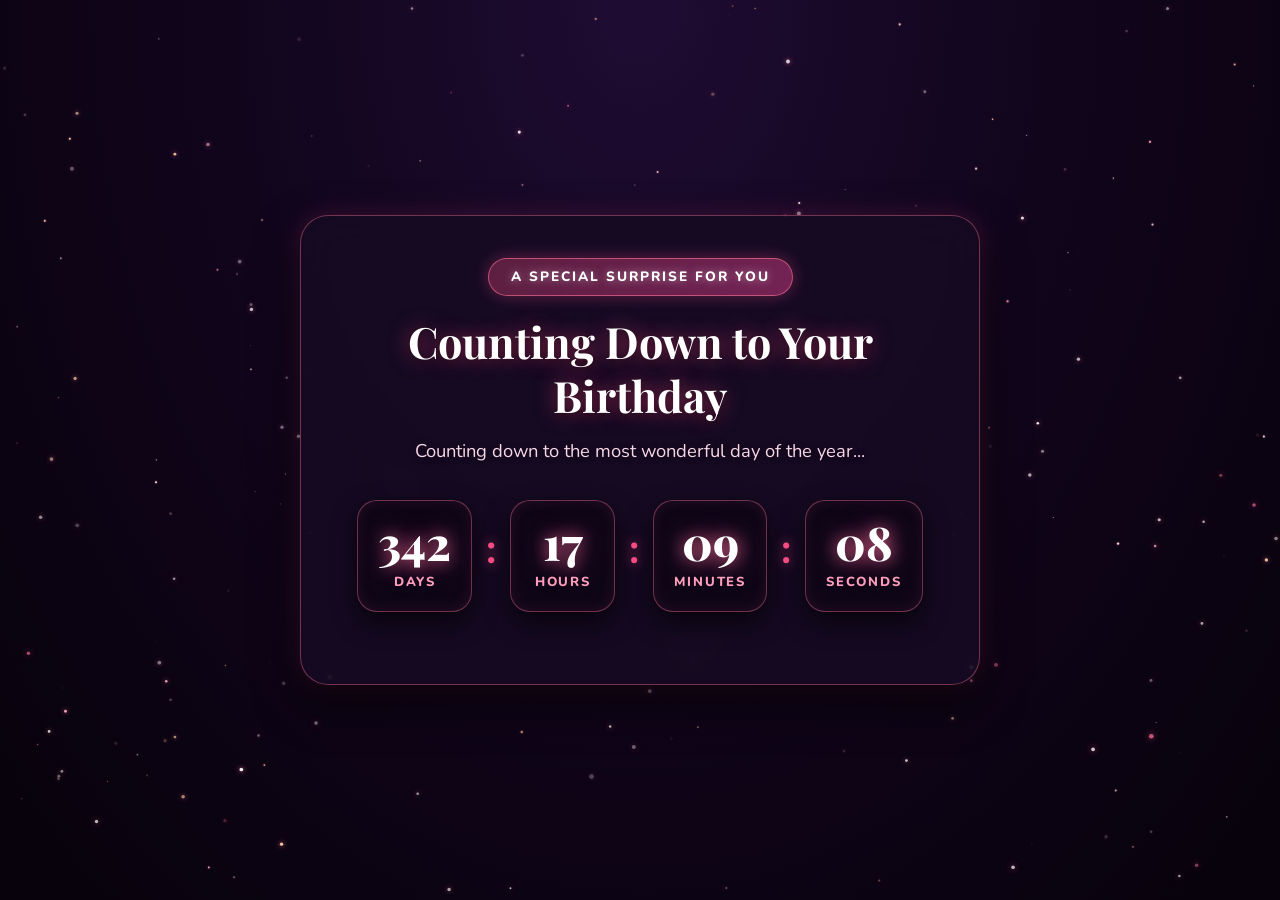
==== index.html @ 2849bf07 "Add files via upload" ====
<!DOCTYPE html>
<html lang="en">
<head>
  <meta charset="UTF-8">
  <meta name="viewport" content="width=device-width, initial-scale=1.0">
  <title>Happy 22nd Birthday Baby!!</title>
  <link rel="stylesheet" href="style.css?v=2.2">
  <!-- Google Fonts -->
  <link rel="preconnect" href="https://fonts.googleapis.com">
  <link rel="preconnect" href="https://fonts.gstatic.com" crossorigin>
  <link href="https://fonts.googleapis.com/css2?family=Caveat:wght@600;700&family=Dancing+Script:wght@700&family=Montserrat:wght@600;700;800&family=Nunito:wght@400;600;700;800&family=Playfair+Display:ital,wght@0,600;0,700;1,600&family=Poppins:wght@600;700;800&display=swap" rel="stylesheet">
</head>
<body>

  <!-- Background Animated Stars Canvas (No Hearts) -->
  <canvas id="bg-canvas"></canvas>

  <!-- Confetti Canvas Overlay -->
  <canvas id="confetti-canvas"></canvas>

  <!-- Main Container holding all 3 Pages -->
  <main class="app-container">

    <!-- ============================================== -->
    <!-- PAGE 1: BIRTHDAY COUNTDOWN TIMER               -->
    <!-- ============================================== -->
    <section id="page-1" class="page-view active">
      <div class="glass-card timer-card">
        <div class="badge-pill">A Special Surprise For You</div>
        <h1 class="page-title">Counting Down to Your Birthday</h1>
        <p class="subtitle">Counting down to the most wonderful day of the year...</p>

        <!-- Countdown Timer Display -->
        <div class="countdown-grid">
          <div class="time-box">
            <span class="time-value" id="days">00</span>
            <span class="time-unit">Days</span>
          </div>
          <div class="time-separator">:</div>
          <div class="time-box">
            <span class="time-value" id="hours">00</span>
            <span class="time-unit">Hours</span>
          </div>
          <div class="time-separator">:</div>
          <div class="time-box">
            <span class="time-value" id="minutes">00</span>
            <span class="time-unit">Minutes</span>
          </div>
          <div class="time-separator">:</div>
          <div class="time-box pulse">
            <span class="time-value" id="seconds">00</span>
            <span class="time-unit">Seconds</span>
          </div>
        </div>

        <!-- Unlock / Next Page Button (Appears when timer reaches 0) -->
        <div id="unlock-container" class="unlock-container hidden">
          <div class="birthday-banner-sparkle">HAPPY BIRTHDAY BAOBEIIII</div>
          <button id="btn-goto-page2" onclick="goToPage2()" class="primary-btn glow-btn pulse-btn">
            <span>Open Surprise</span>
          </button>
        </div>
      </div>
    </section>


    <!-- ============================================== -->
    <!-- PAGE 2: BEAR HOLDING CAKE & BLOW CANDLES       -->
    <!-- ============================================== -->
    <section id="page-2" class="page-view hidden-page">
      <div class="glass-card bear-page-card">
        
        <!-- Speech Bubble -->
        <div class="speech-bubble" id="bear-speech">
          <span class="speech-text">Happy 22nd Birthday Baby!!</span>
        </div>

        <!-- Bear & Birthday Cake Illustration (Interactive SVG) -->
        <div class="bear-illustration-wrapper">
          <svg class="bear-svg" viewBox="0 0 360 400" xmlns="http://www.w3.org/2000/svg">
            <defs>
              <radialGradient id="flameGrad" cx="50%" cy="80%" r="60%">
                <stop offset="0%" stop-color="#fffb91"/>
                <stop offset="40%" stop-color="#ff9d00"/>
                <stop offset="100%" stop-color="#ff3b30"/>
              </radialGradient>
              <filter id="flameGlow" x="-50%" y="-50%" width="200%" height="200%">
                <feGaussianBlur in="SourceGraphic" stdDeviation="4" result="blur"/>
                <feMerge>
                  <feMergeNode in="blur"/>
                  <feMergeNode in="SourceGraphic"/>
                </feMerge>
              </filter>
              <linearGradient id="bearBodyGrad" x1="0%" y1="0%" x2="100%" y2="100%">
                <stop offset="0%" stop-color="#d9a779"/>
                <stop offset="100%" stop-color="#b87b47"/>
              </linearGradient>
              <linearGradient id="cakeCreamGrad" x1="0%" y1="0%" x2="0%" y2="100%">
                <stop offset="0%" stop-color="#fff5f5"/>
                <stop offset="100%" stop-color="#ffd5e5"/>
              </linearGradient>
              <linearGradient id="cakeBaseGrad" x1="0%" y1="0%" x2="0%" y2="100%">
                <stop offset="0%" stop-color="#f8a5c2"/>
                <stop offset="100%" stop-color="#f78fb3"/>
              </linearGradient>
            </defs>

            <!-- Party Hat on Bear -->
            <g id="party-hat" transform="translate(180, 50)">
              <polygon points="0,-45 -22,12 22,12" fill="#ff7675" />
              <polygon points="0,-45 -10,12 0,12" fill="#ffeaa7" />
              <polygon points="0,-45 10,12 20,12" fill="#74b9ff" />
              <circle cx="0" cy="-48" r="9" fill="#ffeaa7"/>
              <circle cx="0" cy="-48" r="6" fill="#fab1a0"/>
            </g>

            <!-- Bear Left Ear -->
            <circle cx="115" cy="100" r="34" fill="url(#bearBodyGrad)" stroke="#a16738" stroke-width="3"/>
            <circle cx="115" cy="100" r="20" fill="#f8a5c2" opacity="0.85"/>

            <!-- Bear Right Ear -->
            <circle cx="245" cy="100" r="34" fill="url(#bearBodyGrad)" stroke="#a16738" stroke-width="3"/>
            <circle cx="245" cy="100" r="20" fill="#f8a5c2" opacity="0.85"/>

            <!-- Bear Head -->
            <ellipse cx="180" cy="145" rx="76" ry="68" fill="url(#bearBodyGrad)" stroke="#a16738" stroke-width="3"/>

            <!-- Bear Eyes -->
            <g id="bear-eyes">
              <!-- Normal Eyes -->
              <circle class="eye-normal" cx="150" cy="135" r="9" fill="#2d3436"/>
              <circle class="eye-normal" cx="147" cy="132" r="3" fill="#ffffff"/>
              <circle class="eye-normal" cx="210" cy="135" r="9" fill="#2d3436"/>
              <circle class="eye-normal" cx="207" cy="132" r="3" fill="#ffffff"/>

              <!-- Happy Winking Eyes (Shown after blowing candles) -->
              <path class="eye-happy hidden-svg" d="M 140 137 Q 150 125 160 137" fill="none" stroke="#2d3436" stroke-width="4" stroke-linecap="round"/>
              <path class="eye-happy hidden-svg" d="M 200 137 Q 210 125 220 137" fill="none" stroke="#2d3436" stroke-width="4" stroke-linecap="round"/>
            </g>

            <!-- Rosy Cheeks -->
            <ellipse cx="132" cy="155" rx="14" ry="9" fill="#ff7675" opacity="0.6"/>
            <ellipse cx="228" cy="155" rx="14" ry="9" fill="#ff7675" opacity="0.6"/>

            <!-- Snout -->
            <ellipse cx="180" cy="158" rx="26" ry="20" fill="#fff5eb"/>
            <ellipse cx="180" cy="150" rx="9" ry="6" fill="#3e2723"/>
            <path d="M 180 156 L 180 165 M 172 165 Q 180 174 188 165" fill="none" stroke="#3e2723" stroke-width="3" stroke-linecap="round"/>

            <!-- Bear Body -->
            <path d="M 115 190 Q 100 280 120 340 L 240 340 Q 260 280 245 190 Z" fill="url(#bearBodyGrad)" stroke="#a16738" stroke-width="3"/>
            <ellipse cx="180" cy="270" rx="42" ry="48" fill="#fff5eb" opacity="0.7"/>

            <!-- BIRTHDAY CAKE -->
            <g id="cake-group" transform="translate(0, 10)">
              <!-- Stand -->
              <ellipse cx="180" cy="335" rx="96" ry="16" fill="#e2e8f0" stroke="#cbd5e1" stroke-width="2"/>
              <ellipse cx="180" cy="331" rx="90" ry="13" fill="#ffffff"/>

              <!-- Bottom Tier -->
              <rect x="105" y="270" width="150" height="52" rx="10" fill="url(#cakeBaseGrad)" stroke="#e17055" stroke-width="1.5"/>
              <path d="M 105 275 Q 115 292 125 275 Q 135 295 145 275 Q 155 290 165 275 Q 175 296 185 275 Q 195 292 205 275 Q 215 295 225 275 Q 235 290 245 275 Q 255 285 255 275" fill="none" stroke="url(#cakeCreamGrad)" stroke-width="9" stroke-linecap="round"/>

              <!-- Top Tier -->
              <rect x="125" y="228" width="110" height="46" rx="8" fill="url(#cakeBaseGrad)" stroke="#e17055" stroke-width="1.5"/>
              <path d="M 125 234 Q 135 248 145 234 Q 155 252 165 234 Q 175 250 185 234 Q 195 250 205 234 Q 215 250 225 234 Q 235 242 235 234" fill="none" stroke="url(#cakeCreamGrad)" stroke-width="8" stroke-linecap="round"/>

              <!-- Decorative Cherries -->
              <circle cx="140" cy="226" r="6" fill="#e84118"/>
              <circle cx="160" cy="224" r="6" fill="#e84118"/>
              <circle cx="180" cy="223" r="7" fill="#e84118"/>
              <circle cx="200" cy="224" r="6" fill="#e84118"/>
              <circle cx="220" cy="226" r="6" fill="#e84118"/>

              <!-- CANDLES -->
              <!-- Candle 1 -->
              <g id="candle-1" transform="translate(150, 192)">
                <rect x="-4" y="0" width="8" height="32" rx="2" fill="#74b9ff"/>
                <line x1="-3" y1="8" x2="3" y2="4" stroke="#ffffff" stroke-width="2"/>
                <line x1="-3" y1="18" x2="3" y2="14" stroke="#ffffff" stroke-width="2"/>
                <line x1="0" y1="0" x2="0" y2="-7" stroke="#2d3436" stroke-width="1.8"/>
                <path class="candle-flame" id="flame-1" d="M 0 -7 Q -6 -18 0 -26 Q 6 -18 0 -7 Z" fill="url(#flameGrad)" filter="url(#flameGlow)"/>
                <path class="candle-smoke hidden-svg" id="smoke-1" d="M 0 -8 Q -5 -22 2 -32 Q 8 -42 -2 -52" fill="none" stroke="#b2bec3" stroke-width="2.5" stroke-linecap="round" stroke-dasharray="4 2"/>
              </g>

              <!-- Candle 2 -->
              <g id="candle-2" transform="translate(180, 186)">
                <rect x="-4" y="0" width="8" height="38" rx="2" fill="#fab1a0"/>
                <line x1="-3" y1="10" x2="3" y2="6" stroke="#ffffff" stroke-width="2"/>
                <line x1="-3" y1="22" x2="3" y2="18" stroke="#ffffff" stroke-width="2"/>
                <line x1="0" y1="0" x2="0" y2="-7" stroke="#2d3436" stroke-width="1.8"/>
                <path class="candle-flame" id="flame-2" d="M 0 -7 Q -7 -20 0 -29 Q 7 -20 0 -7 Z" fill="url(#flameGrad)" filter="url(#flameGlow)"/>
                <path class="candle-smoke hidden-svg" id="smoke-2" d="M 0 -8 Q 6 -24 -2 -36 Q -8 -46 3 -56" fill="none" stroke="#b2bec3" stroke-width="2.5" stroke-linecap="round" stroke-dasharray="4 2"/>
              </g>

              <!-- Candle 3 -->
              <g id="candle-3" transform="translate(210, 192)">
                <rect x="-4" y="0" width="8" height="32" rx="2" fill="#55efc4"/>
                <line x1="-3" y1="8" x2="3" y2="4" stroke="#ffffff" stroke-width="2"/>
                <line x1="-3" y1="18" x2="3" y2="14" stroke="#ffffff" stroke-width="2"/>
                <line x1="0" y1="0" x2="0" y2="-7" stroke="#2d3436" stroke-width="1.8"/>
                <path class="candle-flame" id="flame-3" d="M 0 -7 Q -6 -18 0 -26 Q 6 -18 0 -7 Z" fill="url(#flameGrad)" filter="url(#flameGlow)"/>
                <path class="candle-smoke hidden-svg" id="smoke-3" d="M 0 -8 Q -7 -20 1 -32 Q 7 -44 -1 -54" fill="none" stroke="#b2bec3" stroke-width="2.5" stroke-linecap="round" stroke-dasharray="4 2"/>
              </g>
            </g>

            <!-- Bear Paws -->
            <ellipse cx="108" cy="285" rx="18" ry="14" fill="#d9a779" stroke="#a16738" stroke-width="2.5" transform="rotate(-15, 108, 285)"/>
            <circle cx="102" cy="283" r="3.5" fill="#fff5eb"/>
            <circle cx="108" cy="280" r="3.5" fill="#fff5eb"/>
            <circle cx="114" cy="282" r="3.5" fill="#fff5eb"/>

            <ellipse cx="252" cy="285" rx="18" ry="14" fill="#d9a779" stroke="#a16738" stroke-width="2.5" transform="rotate(15, 252, 285)"/>
            <circle cx="246" cy="282" r="3.5" fill="#fff5eb"/>
            <circle cx="252" cy="280" r="3.5" fill="#fff5eb"/>
            <circle cx="258" cy="283" r="3.5" fill="#fff5eb"/>
          </svg>
        </div>

        <!-- Instruction & Interactive Buttons -->
        <p class="candle-hint" id="blow-hint">Make a wish and blow out the candles.</p>

        <div class="actions-group">
          <!-- Blow Candle Button -->
          <button id="btn-blow-candles" onclick="blowCandles()" class="primary-btn glow-btn">
            <span>Blow Candles</span>
          </button>

          <!-- Prompted Button to enter Page 3 -->
          <button id="btn-goto-page3" onclick="goToPage3()" class="primary-btn celebrate-btn hidden">
            <span>Read Letter</span>
          </button>
        </div>

      </div>
    </section>


    <!-- ============================================== -->
    <!-- PAGE 3: LOVE LETTER & POLAROID PHOTO GALLERY   -->
    <!-- ============================================== -->
    <section id="page-3" class="page-view hidden-page">
      <div class="page-3-layout">
        
        <!-- Top Header -->
        <div class="page-3-header">
          <span class="badge-pill">Happy Birthday</span>
          <h2 class="romantic-header">To My Favorite Person In The World</h2>
        </div>

        <div class="gallery-and-letter-grid">
          
          <!-- LEFT SIDE: PHOTOS OF HER (Top Left & Bottom Left) -->
          <div class="side-column side-left">
            
            <!-- Photo 1: Top Left -->
            <div class="polaroid-card tilt-left" data-photo="images/photo1.png" data-caption="Our first picture together">
              <div class="tape-strip"></div>
              <div class="photo-frame">
                <img src="images/photo1.png" alt="Our first picture together" loading="lazy">
              </div>
              <p class="polaroid-caption">Our first picture together</p>
            </div>

            <!-- Photo 2: Bottom Left -->
            <div class="polaroid-card tilt-right" data-photo="images/photo2.png" data-caption="The night when everything change">
              <div class="tape-strip"></div>
              <div class="photo-frame">
                <img src="images/photo2.png" alt="The night when everything change" loading="lazy">
              </div>
              <p class="polaroid-caption">The night when everything change</p>
            </div>

          </div>

          <!-- CENTER: HEARTFELT SHORT PARAGRAPH -->
          <div class="center-column">
            <article class="letter-card glass-card">
              <h3 class="letter-greeting">Shengri kuaile, wo de baobei!</h3>
              
              <div class="letter-body">
                <p>
                  As promised on your birthday, I said I would create a website for you, and here it is! Today is someone's special dayyy!!!!!! Yayy!!!
                </p>
                <p>
                  I'm truly grateful that you gave me a chance to enter your life and that I get to celebrate your birthday with you. I love you soo soo muchhhh!!!
                </p>
                <p>
                  I know I may not be perfect or the guy of your dreams, but I promise I'll always try my best to become someone you want and deserve. I really hope you like the gift I got for you. I know it's not much, but I promise that as we celebrate more birthdays together, your gifts will only get bigger and more meaningful.
                </p>
                <p>
                  On your special day, I just want you to be the happiest girl on Earth. You deserve all the happiness in the world.
                </p>
                <p class="letter-declaration">
                  Wo Ai Ni!!
                </p>
                <p class="letter-closing">
                  From:<br>
                  <span class="signature-font">Your beloved XiaoLu</span>
                </p>
              </div>

              <!-- Romantic interactive footer -->
              <div class="letter-actions">
                <button id="btn-replay" onclick="replaySurprise()" class="secondary-btn-pill">
                  <span>Replay</span>
                </button>
              </div>
            </article>
          </div>

          <!-- RIGHT SIDE: PHOTOS OF HER (Top Right & Bottom Right) -->
          <div class="side-column side-right">
            
            <!-- Photo 3: Top Right -->
            <div class="polaroid-card tilt-right" data-photo="images/photo3.jpg" data-caption="My favourite pic heheh">
              <div class="tape-strip"></div>
              <div class="photo-frame">
                <img src="images/photo3.jpg" alt="My favourite pic heheh" loading="lazy">
              </div>
              <p class="polaroid-caption">My favourite pic heheh</p>
            </div>

            <!-- Photo 4: Bottom Right -->
            <div class="polaroid-card tilt-left" data-photo="images/photo4.png" data-caption="My silly girl">
              <div class="tape-strip"></div>
              <div class="photo-frame">
                <img src="images/photo4.png" alt="My silly girl" loading="lazy">
              </div>
              <p class="polaroid-caption">My silly girl</p>
            </div>

          </div>

        </div>

      </div>
    </section>

  </main>

  <!-- Photo Lightbox Modal (Click to zoom photo) -->
  <div id="photo-modal" class="modal-overlay hidden">
    <div class="modal-content glass-card">
      <button id="modal-close-btn" class="modal-close" aria-label="Close photo">&times;</button>
      <div class="modal-img-wrapper">
        <img id="modal-img" src="" alt="Enlarged photo">
      </div>
      <p id="modal-caption" class="modal-caption-text"></p>
    </div>
  </div>

  <script src="script.js?v=2.1"></script>
</body>
</html>
---- style.css ----
/* ==========================================================
   ROMANTIC MIDNIGHT TWILIGHT BIRTHDAY WEBSITE - STYLESHEET
   Matching Deep Midnight Violet, Starlight & Glowing Rose Flowers
   ========================================================== */

:root {
  /* Midnight Twilight & Glowing Rose Palette */
  --bg-deep-night: #09040e;
  --bg-mid-violet: #160824;
  --bg-purple-twilight: #240c36;
  --bg-magenta-horizon: #3c1144;
  
  --neon-pink: #ff4d88;
  --glowing-rose: #ff7597;
  --soft-rose: #ff9ebb;
  --blush-white: #fff0f5;
  --accent-gold: #ffd166;
  --accent-magenta: #e84393;
  --accent-deep-rose: #a51351;

  --card-bg: rgba(22, 11, 35, 0.82);
  --card-border: rgba(255, 117, 151, 0.32);
  --card-border-glow: rgba(255, 77, 136, 0.65);
  --card-shadow: 0 18px 45px rgba(0, 0, 0, 0.65), 0 0 25px rgba(232, 67, 147, 0.22);
  
  --text-pure: #ffffff;
  --text-soft: #f7d6e6;
  --text-muted: #c49eb5;

  --font-heading: 'Dancing Script', cursive;
  --font-title: 'Playfair Display', serif;
  --font-handwritten: 'Caveat', cursive;
  --font-body: 'Nunito', sans-serif;
  --transition-smooth: all 0.4s cubic-bezier(0.175, 0.885, 0.32, 1.275);
}

/* Base Reset & Defaults */
* {
  margin: 0;
  padding: 0;
  box-sizing: border-box;
  -webkit-tap-highlight-color: transparent;
}

body {
  font-family: var(--font-body);
  color: var(--text-soft);
  background: 
    radial-gradient(ellipse at 50% 0%, #1f0c33 0%, #11051c 45%, #07020b 100%),
    linear-gradient(to top, rgba(165, 19, 81, 0.22) 0%, rgba(36, 12, 54, 0) 45%);
  background-attachment: fixed;
  min-height: 100vh;
  position: relative;
  overflow-x: hidden;
  line-height: 1.6;
}

/* Background Animated Canvas (Stars & Glowing Hearts) */
#bg-canvas {
  position: fixed;
  top: 0;
  left: 0;
  width: 100vw;
  height: 100vh;
  pointer-events: none;
  z-index: 1;
}

/* Confetti Canvas */
#confetti-canvas {
  position: fixed;
  top: 0;
  left: 0;
  width: 100vw;
  height: 100vh;
  pointer-events: none;
  z-index: 999;
}

/* Main App Container */
.app-container {
  position: relative;
  z-index: 10;
  max-width: 1300px;
  margin: 0 auto;
  min-height: 100vh;
  display: flex;
  align-items: center;
  justify-content: center;
  padding: 28px 16px;
}

/* Page Views State Management */
.page-view {
  width: 100%;
  max-width: 1100px;
  display: flex;
  flex-direction: column;
  align-items: center;
  justify-content: center;
  animation: fadeInScale 0.6s ease-out forwards;
  transition: opacity 0.4s ease, transform 0.4s ease;
}

.page-view.hidden-page {
  display: none !important;
}

@keyframes fadeInScale {
  0% {
    opacity: 0;
    transform: scale(0.96) translateY(15px);
  }
  100% {
    opacity: 1;
    transform: scale(1) translateY(0);
  }
}

/* Glassmorphism Dark Card Style */
.glass-card {
  background: var(--card-bg);
  backdrop-filter: blur(20px);
  -webkit-backdrop-filter: blur(20px);
  border: 1.5px solid var(--card-border);
  border-radius: 28px;
  box-shadow: var(--card-shadow);
  padding: 42px 34px;
  position: relative;
}

/* Glowing Pills & Badges */
.badge-pill {
  display: inline-block;
  background: linear-gradient(135deg, rgba(255, 77, 136, 0.3) 0%, rgba(232, 67, 147, 0.45) 100%);
  border: 1px solid rgba(255, 117, 151, 0.6);
  color: #ffffff;
  font-size: 0.85rem;
  font-weight: 800;
  text-transform: uppercase;
  letter-spacing: 2px;
  padding: 7px 22px;
  border-radius: 30px;
  margin-bottom: 18px;
  box-shadow: 0 0 16px rgba(255, 77, 136, 0.35);
  text-shadow: 0 0 8px rgba(255, 255, 255, 0.5);
}

/* ==========================================================
   PAGE 1: COUNTDOWN TIMER STYLES
   ========================================================== */
.timer-card {
  text-align: center;
  max-width: 680px;
  width: 100%;
  border-color: rgba(255, 117, 151, 0.4);
}

.page-title {
  font-family: var(--font-title);
  font-size: 2.7rem;
  font-weight: 700;
  color: var(--text-pure);
  margin-bottom: 14px;
  line-height: 1.25;
  text-shadow: 0 0 20px rgba(255, 77, 136, 0.6), 0 2px 10px rgba(0, 0, 0, 0.8);
}

.subtitle {
  font-size: 1.15rem;
  color: var(--text-soft);
  margin-bottom: 35px;
  max-width: 520px;
  margin-left: auto;
  margin-right: auto;
  text-shadow: 0 1px 6px rgba(0, 0, 0, 0.5);
}

/* Countdown Grid */
.countdown-grid {
  display: flex;
  align-items: center;
  justify-content: center;
  gap: 14px;
  margin-bottom: 30px;
  flex-wrap: wrap;
}

.time-box {
  background: rgba(14, 6, 23, 0.88);
  border: 1.5px solid rgba(255, 117, 151, 0.4);
  border-radius: 20px;
  padding: 18px 20px;
  min-width: 105px;
  box-shadow: 0 10px 25px rgba(0, 0, 0, 0.6), inset 0 0 15px rgba(255, 77, 136, 0.1);
  display: flex;
  flex-direction: column;
  align-items: center;
  transition: transform 0.25s ease, border-color 0.25s ease, box-shadow 0.25s ease;
}

.time-box:hover {
  transform: translateY(-4px);
  border-color: var(--neon-pink);
  box-shadow: 0 12px 30px rgba(255, 77, 136, 0.3), inset 0 0 20px rgba(255, 77, 136, 0.2);
}

.time-value {
  font-size: 2.9rem;
  font-weight: 800;
  font-family: var(--font-title);
  color: #ffffff;
  line-height: 1;
  margin-bottom: 6px;
  text-shadow: 0 0 16px rgba(255, 117, 151, 0.8), 0 0 30px rgba(232, 67, 147, 0.5);
}

.time-unit {
  font-size: 0.82rem;
  font-weight: 800;
  text-transform: uppercase;
  letter-spacing: 1.8px;
  color: var(--soft-rose);
}

.time-separator {
  font-size: 2.6rem;
  font-weight: 700;
  color: var(--neon-pink);
  margin-top: -12px;
  text-shadow: 0 0 12px rgba(255, 77, 136, 0.8);
}

.time-box.pulse {
  animation: darkPulse 1.2s infinite alternate;
}

@keyframes darkPulse {
  0% { transform: scale(1); border-color: rgba(255, 117, 151, 0.4); }
  100% { transform: scale(1.03); border-color: var(--neon-pink); box-shadow: 0 0 20px rgba(255, 77, 136, 0.45); }
}

.target-date-info {
  display: inline-flex;
  align-items: center;
  gap: 8px;
  font-size: 0.95rem;
  color: #ffffff;
  background: rgba(45, 16, 60, 0.75);
  border: 1px solid rgba(255, 117, 151, 0.4);
  padding: 8px 20px;
  border-radius: 20px;
  margin-bottom: 25px;
  box-shadow: 0 0 15px rgba(232, 67, 147, 0.25);
}

.target-date-info strong {
  color: var(--soft-rose);
}

/* Unlock Container */
.unlock-container {
  margin-top: 20px;
  animation: bounceIn 0.8s cubic-bezier(0.175, 0.885, 0.32, 1.275) forwards;
}

.unlock-container.hidden {
  display: none;
}

.birthday-banner-sparkle {
  font-family: 'Poppins', 'Montserrat', var(--font-title);
  font-size: 1.85rem;
  font-weight: 800;
  letter-spacing: 1.5px;
  color: #ffffff;
  margin-bottom: 18px;
  text-shadow: 0 0 15px rgba(255, 77, 136, 0.85);
}

/* Simple, Elegant Buttons & Links */
.primary-btn {
  background: linear-gradient(135deg, #ff4d88 0%, #e84393 100%);
  color: #ffffff !important;
  text-decoration: none !important;
  border: none;
  border-radius: 30px;
  padding: 14px 34px;
  font-size: 1.05rem;
  font-weight: 700;
  letter-spacing: 0.5px;
  cursor: pointer;
  box-shadow: 0 4px 18px rgba(255, 77, 136, 0.4);
  transition: var(--transition-smooth);
  display: inline-flex;
  align-items: center;
  justify-content: center;
  text-shadow: none;
}

.primary-btn:hover {
  transform: translateY(-2px);
  box-shadow: 0 6px 24px rgba(255, 77, 136, 0.6);
  color: #ffffff !important;
}

.primary-btn:active {
  transform: translateY(0);
}

.pulse-btn {
  /* Simple, calm state without pulsing */
}

.preview-tools {
  margin-top: 25px;
  padding-top: 15px;
  border-top: 1px dashed rgba(255, 117, 151, 0.25);
}

.secondary-btn-pill {
  background: rgba(30, 12, 45, 0.6);
  border: 1px solid rgba(255, 117, 151, 0.35);
  border-radius: 20px;
  padding: 8px 22px;
  font-size: 0.9rem;
  font-weight: 600;
  color: var(--soft-rose) !important;
  text-decoration: none !important;
  cursor: pointer;
  display: inline-flex;
  align-items: center;
  justify-content: center;
  transition: var(--transition-smooth);
}

.secondary-btn-pill:hover {
  background: rgba(50, 18, 75, 0.85);
  border-color: var(--neon-pink);
  color: #ffffff !important;
  transform: translateY(-1px);
}

/* ==========================================================
   PAGE 2: BEAR & BIRTHDAY CAKE STYLES
   ========================================================== */
.bear-page-card {
  max-width: 580px;
  width: 100%;
  text-align: center;
  padding: 38px 26px;
  position: relative;
  border-color: rgba(255, 117, 151, 0.4);
}

/* Speech Bubble in Midnight Style */
.speech-bubble {
  position: relative;
  background: rgba(32, 14, 48, 0.92);
  border-radius: 24px;
  padding: 16px 28px;
  box-shadow: 0 0 25px rgba(255, 77, 136, 0.35), 0 8px 25px rgba(0, 0, 0, 0.6);
  border: 2px solid rgba(255, 117, 151, 0.6);
  display: inline-block;
  margin-bottom: 24px;
  animation: floatBubble 2.8s ease-in-out infinite;
}

.speech-bubble::after {
  content: '';
  position: absolute;
  bottom: -14px;
  left: 50%;
  transform: translateX(-50%);
  border-width: 14px 12px 0;
  border-style: solid;
  border-color: rgba(32, 14, 48, 0.92) transparent;
  display: block;
  width: 0;
}

.speech-bubble::before {
  content: '';
  position: absolute;
  bottom: -17px;
  left: 50%;
  transform: translateX(-50%);
  border-width: 16px 14px 0;
  border-style: solid;
  border-color: rgba(255, 117, 151, 0.6) transparent;
  display: block;
  width: 0;
}

.speech-text {
  font-family: 'Poppins', 'Montserrat', 'Nunito', sans-serif;
  font-size: 1.85rem;
  font-weight: 800;
  color: #ffffff;
  letter-spacing: 0.6px;
  text-shadow: 0 0 14px rgba(255, 77, 136, 0.75);
}

@keyframes floatBubble {
  0%, 100% { transform: translateY(0); }
  50% { transform: translateY(-8px); }
}

/* Bear SVG Container */
.bear-illustration-wrapper {
  max-width: 330px;
  margin: 0 auto 20px;
  filter: drop-shadow(0 10px 25px rgba(0, 0, 0, 0.6));
}

.bear-svg {
  width: 100%;
  height: auto;
  overflow: visible;
  animation: bearGentlyBreathe 3s ease-in-out infinite;
}

@keyframes bearGentlyBreathe {
  0%, 100% { transform: translateY(0) scale(1); }
  50% { transform: translateY(-6px) scale(1.015); }
}

/* Candle Flames Animation with Dark Atmosphere Glow */
.candle-flame {
  transform-origin: center bottom;
  animation: flameFlicker 0.8s ease-in-out infinite alternate;
  filter: drop-shadow(0 0 10px #ff7675) drop-shadow(0 0 20px #ff9f43);
}

.candle-flame.flame-extinguished {
  animation: none !important;
  opacity: 0 !important;
  transform: scale(0.1) translateY(-14px) !important;
  transition: opacity 0.4s ease, transform 0.4s ease !important;
  filter: none !important;
}

#flame-1 { animation-delay: 0.1s; animation-duration: 0.75s; }
#flame-2 { animation-delay: 0.25s; animation-duration: 0.9s; }
#flame-3 { animation-delay: 0.4s; animation-duration: 0.8s; }

@keyframes flameFlicker {
  0% { transform: scale(1) rotate(-2deg); opacity: 0.95; }
  50% { transform: scale(1.12, 0.95) rotate(3deg); opacity: 1; }
  100% { transform: scale(0.95, 1.08) rotate(-1deg); opacity: 0.92; }
}

.hidden-svg {
  display: none;
}

/* Candle Smoke Animation */
.candle-smoke {
  animation: smokeRise 1.6s ease-out infinite;
}

@keyframes smokeRise {
  0% { opacity: 0; transform: translateY(0) scale(0.8); }
  30% { opacity: 0.75; }
  100% { opacity: 0; transform: translateY(-22px) scale(1.5); }
}

.candle-hint {
  font-size: 1.1rem;
  font-weight: 600;
  color: var(--soft-rose);
  margin-bottom: 22px;
  text-shadow: 0 0 10px rgba(255, 117, 151, 0.4);
}

.actions-group {
  display: flex;
  flex-direction: column;
  align-items: center;
  gap: 15px;
}

.celebrate-btn {
  background: linear-gradient(135deg, #ff4d88 0%, #e84393 100%);
  box-shadow: 0 4px 18px rgba(255, 77, 136, 0.4);
}

@keyframes popIn {
  0% { transform: scale(0.5); opacity: 0; }
  100% { transform: scale(1); opacity: 1; }
}

.hidden {
  display: none !important;
}

/* ==========================================================
   PAGE 3: LOVE LETTER & POLAROID SIDE PHOTOS
   ========================================================== */
.page-3-layout {
  width: 100%;
}

.page-3-header {
  text-align: center;
  margin-bottom: 32px;
}

.romantic-header {
  font-family: var(--font-heading);
  font-size: 3rem;
  color: #ffffff;
  text-shadow: 0 0 20px rgba(255, 77, 136, 0.8), 0 0 40px rgba(232, 67, 147, 0.5);
  margin-top: 8px;
}

/* 3-Column Grid for Page 3 */
.gallery-and-letter-grid {
  display: grid;
  grid-template-columns: 280px 1fr 280px;
  gap: 30px;
  align-items: start;
}

/* Side Columns holding Polaroids */
.side-column {
  display: flex;
  flex-direction: column;
  gap: 30px;
}

/* Polaroid Card Styles (Crisp, striking against dark background) */
.polaroid-card {
  background: #ffffff;
  padding: 12px 12px 20px 12px;
  border-radius: 12px;
  box-shadow: 0 15px 35px rgba(0, 0, 0, 0.7), 0 0 20px rgba(255, 77, 136, 0.25);
  cursor: pointer;
  position: relative;
  transition: transform 0.4s cubic-bezier(0.175, 0.885, 0.32, 1.275), box-shadow 0.4s ease;
  overflow: hidden;
}

.polaroid-card.tilt-left {
  transform: rotate(-3deg);
}

.polaroid-card.tilt-right {
  transform: rotate(3deg);
}

.polaroid-card:hover {
  transform: rotate(0deg) translateY(-8px) scale(1.04);
  box-shadow: 0 20px 45px rgba(0, 0, 0, 0.8), 0 0 30px rgba(255, 77, 136, 0.5);
  z-index: 20;
}

/* Washi Tape Strip at top of polaroid */
.tape-strip {
  position: absolute;
  top: -8px;
  left: 50%;
  transform: translateX(-50%);
  width: 90px;
  height: 22px;
  background: rgba(255, 77, 136, 0.65);
  backdrop-filter: blur(2px);
  border-left: 2px dashed rgba(255, 255, 255, 0.8);
  border-right: 2px dashed rgba(255, 255, 255, 0.8);
  box-shadow: 0 2px 8px rgba(0, 0, 0, 0.3);
  z-index: 5;
}

.photo-frame {
  width: 100%;
  height: 250px;
  border-radius: 8px;
  overflow: hidden;
  background: #1a0a25;
  margin-top: 4px;
}

.photo-frame img {
  width: 100%;
  height: 100%;
  object-fit: cover;
  display: block;
  transition: transform 0.6s ease;
}

.polaroid-card:hover .photo-frame img {
  transform: scale(1.06);
}

.polaroid-caption {
  font-family: var(--font-handwritten);
  font-size: 1.35rem;
  color: #2b1424;
  text-align: center;
  margin-top: 12px;
  line-height: 1.2;
}

/* Center Column: Love Letter Card */
.letter-card {
  padding: 46px 40px;
  text-align: center;
  position: relative;
  background: rgba(22, 10, 36, 0.88);
  border: 1.5px solid rgba(255, 117, 151, 0.45);
  box-shadow: 0 20px 50px rgba(0, 0, 0, 0.75), 0 0 35px rgba(232, 67, 147, 0.3);
}

.wax-seal {
  font-size: 2.8rem;
  margin-bottom: 10px;
  display: inline-block;
  animation: gentleBob 2.5s ease-in-out infinite;
  filter: drop-shadow(0 0 12px rgba(255, 77, 136, 0.6));
}

@keyframes gentleBob {
  0%, 100% { transform: translateY(0); }
  50% { transform: translateY(-5px); }
}

.letter-greeting {
  font-family: var(--font-heading);
  font-size: 2.7rem;
  color: #ffffff;
  margin-bottom: 22px;
  text-shadow: 0 0 15px rgba(255, 77, 136, 0.75);
}

.letter-body {
  font-size: 1.14rem;
  line-height: 1.9;
  color: #f7d9e8;
  text-align: left;
  display: flex;
  flex-direction: column;
  gap: 16px;
  text-shadow: 0 1px 4px rgba(0, 0, 0, 0.6);
}

.letter-body p {
  position: relative;
}

.letter-declaration {
  font-family: var(--font-heading);
  font-size: 2.2rem;
  color: #ffffff;
  text-shadow: 0 0 14px rgba(255, 77, 136, 0.85);
  margin: 12px 0 6px 0;
  text-align: center;
}

.letter-closing {
  margin-top: 10px;
  font-style: italic;
  text-align: right !important;
}

.signature-font {
  font-family: var(--font-handwritten);
  font-size: 1.9rem;
  color: var(--neon-pink);
  display: inline-block;
  margin-top: 6px;
  text-shadow: 0 0 10px rgba(255, 77, 136, 0.7);
}

.letter-actions {
  display: flex;
  align-items: center;
  justify-content: center;
  gap: 14px;
  margin-top: 32px;
}

/* ==========================================================
   PHOTO LIGHTBOX MODAL
   ========================================================== */
.modal-overlay {
  position: fixed;
  top: 0;
  left: 0;
  width: 100vw;
  height: 100vh;
  background: rgba(5, 2, 8, 0.85);
  backdrop-filter: blur(12px);
  -webkit-backdrop-filter: blur(12px);
  z-index: 9999;
  display: flex;
  align-items: center;
  justify-content: center;
  padding: 20px;
  animation: fadeIn 0.3s ease;
}

.modal-content {
  background: rgba(22, 10, 35, 0.95);
  border: 1.5px solid rgba(255, 117, 151, 0.5);
  padding: 20px;
  max-width: 550px;
  width: 100%;
  border-radius: 20px;
  position: relative;
  text-align: center;
  box-shadow: 0 25px 60px rgba(0, 0, 0, 0.8), 0 0 35px rgba(255, 77, 136, 0.4);
  animation: modalPop 0.35s cubic-bezier(0.175, 0.885, 0.32, 1.275);
}

@keyframes modalPop {
  0% { transform: scale(0.85); opacity: 0; }
  100% { transform: scale(1); opacity: 1; }
}

.modal-close {
  position: absolute;
  top: -14px;
  right: -14px;
  width: 38px;
  height: 38px;
  border-radius: 50%;
  background: #ff477e;
  color: #fff;
  border: 2px solid #fff;
  font-size: 1.6rem;
  font-weight: 700;
  cursor: pointer;
  display: flex;
  align-items: center;
  justify-content: center;
  box-shadow: 0 4px 15px rgba(0, 0, 0, 0.5);
  transition: var(--transition-smooth);
}

.modal-close:hover {
  background: #d81b60;
  transform: scale(1.15) rotate(90deg);
}

.modal-img-wrapper {
  width: 100%;
  max-height: 70vh;
  border-radius: 14px;
  overflow: hidden;
  background: #11051b;
}

.modal-img-wrapper img {
  width: 100%;
  height: 100%;
  max-height: 65vh;
  object-fit: contain;
  display: block;
}

.modal-caption-text {
  font-family: var(--font-handwritten);
  font-size: 1.55rem;
  color: var(--soft-rose);
  margin-top: 14px;
  padding: 0 10px;
  text-shadow: 0 0 10px rgba(255, 117, 151, 0.5);
}

/* ==========================================================
   RESPONSIVE DESIGN (Tablets & Mobile)
   ========================================================== */
@media (max-width: 1024px) {
  .gallery-and-letter-grid {
    grid-template-columns: 220px 1fr 220px;
    gap: 20px;
  }
  .photo-frame {
    height: 200px;
  }
}

@media (max-width: 860px) {
  .gallery-and-letter-grid {
    grid-template-columns: 1fr;
    max-width: 600px;
    margin: 0 auto;
  }
  
  .side-column {
    display: grid;
    grid-template-columns: 1fr 1fr;
    gap: 16px;
  }

  .polaroid-card.tilt-left,
  .polaroid-card.tilt-right {
    transform: rotate(0deg);
  }

  .photo-frame {
    height: 220px;
  }

  .center-column {
    order: -1;
  }

  .page-title {
    font-size: 2.2rem;
  }

  .time-value {
    font-size: 2.2rem;
  }

  .time-box {
    min-width: 80px;
    padding: 12px 10px;
  }
}

@media (max-width: 480px) {
  .app-container {
    padding: 16px 12px;
  }

  .glass-card {
    padding: 28px 18px;
  }

  .page-title {
    font-size: 1.85rem;
  }

  .time-box {
    min-width: 68px;
    padding: 10px 8px;
  }

  .time-value {
    font-size: 1.8rem;
  }

  .time-separator {
    font-size: 1.8rem;
    gap: 4px;
  }

  .speech-text {
    font-size: 1.6rem;
  }

  .side-column {
    grid-template-columns: 1fr;
  }

  .photo-frame {
    height: 280px;
  }

  .romantic-header {
    font-size: 2.2rem;
  }

  .letter-card {
    padding: 28px 18px;
  }

  .letter-greeting {
    font-size: 2rem;
  }

  .letter-body {
    font-size: 1rem;
  }
}
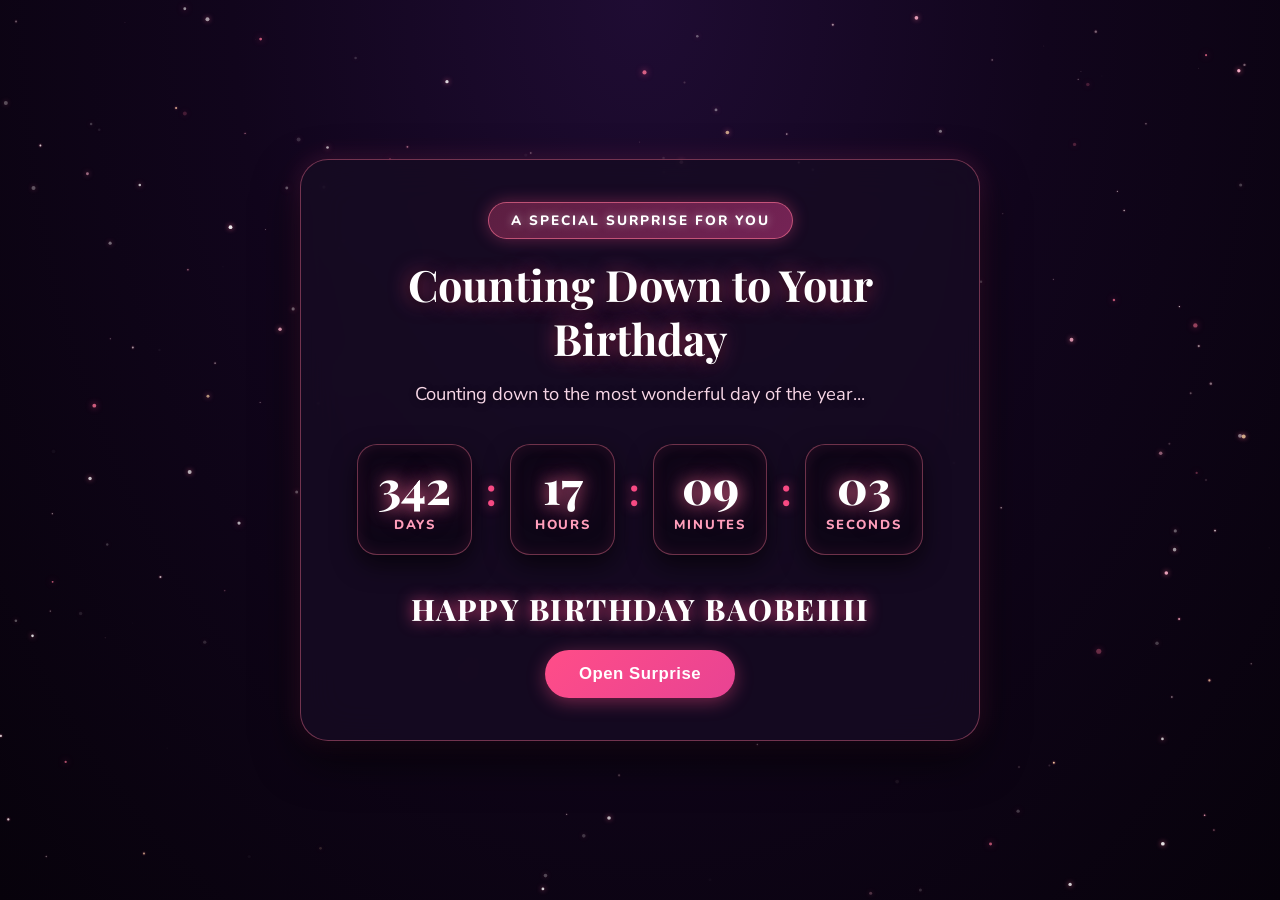
==== commit 88449b8e: "Change unlock button visibility when timer reaches 0" ====
--- a/index.html
+++ b/index.html
@@ -53,8 +53,8 @@
           </div>
         </div>
 
-        <!-- Unlock / Next Page Button (Appears when timer reaches 0) -->
-        <div id="unlock-container" class="unlock-container hidden">
+        <!-- Unlock / Next Page Button (Timer at 0 - Unlocked) -->
+        <div id="unlock-container" class="unlock-container">
           <div class="birthday-banner-sparkle">HAPPY BIRTHDAY BAOBEIIII</div>
           <button id="btn-goto-page2" onclick="goToPage2()" class="primary-btn glow-btn pulse-btn">
             <span>Open Surprise</span>
